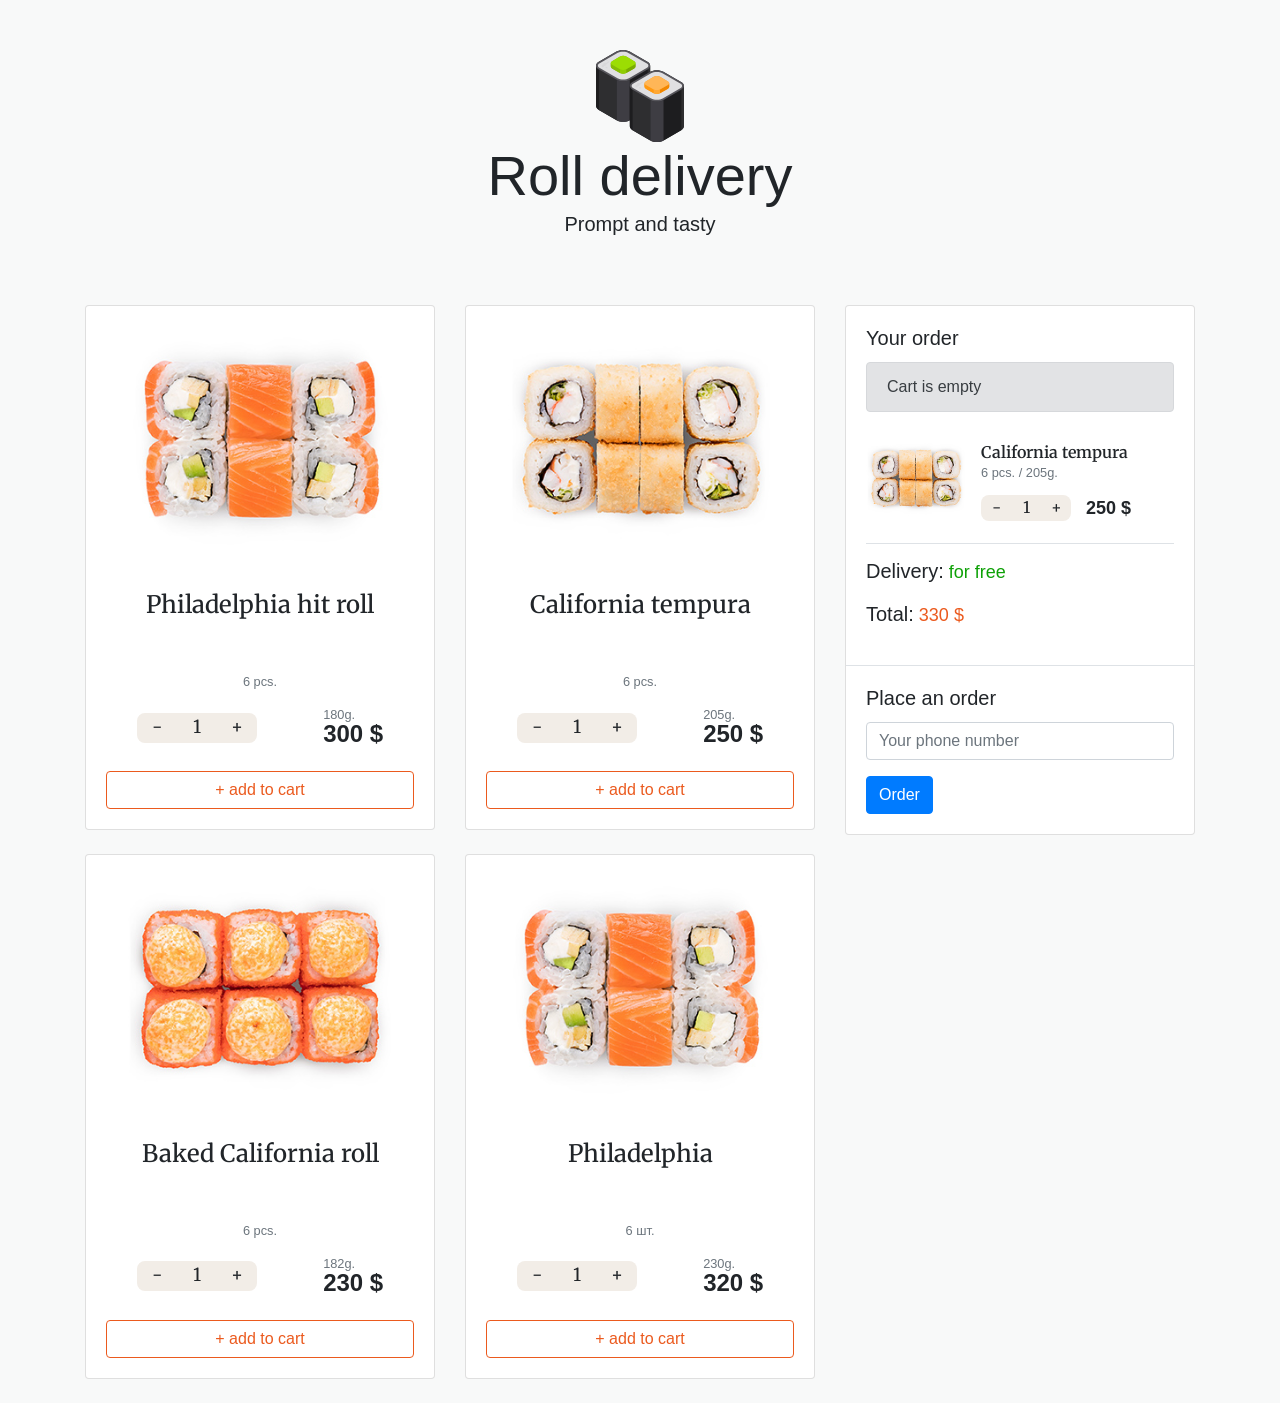
==== index.html @ f3e52a05 "new add script about ( - / + btn)" ====
<!DOCTYPE html>
<html lang="en">

<head>
	<meta charset="UTF-8">
	<meta name="viewport" content="width=device-width, initial-scale=1.0, shrink-to-fit=no">
	<title>Roll shop</title>
	<link rel="stylesheet" href="libs/bootstrap/css/bootstrap.min.css">
	<link rel="stylesheet" href="css/main.css">
	<link href="https://fonts.googleapis.com/css?family=Merriweather:300,400,400i,700&amp;subset=cyrillic-ext" rel="stylesheet">

</head>

<body>

	<header class="header">
		<div class="container text-center">
			<img src="img/logo/logo.svg" width="92" alt="Rolls">
			<div class="display-4">Roll delivery</div>
			<p class="lead">Prompt and tasty</p>
		</div>
	</header>

	<div class="container mb-5">
		<div class="row">
			<div class="col-md-8">
				<div class="row">

					<!-- Ролл -->
					<div class="col-md-6">
						<div class="card mb-4" data-id="01">
							<img class="product-img" src="img/roll/philadelphia.jpg" alt="">
							<div class="card-body text-center">
								<h4 class="item-title">Philadelphia hit roll</h4>
								<p><small data-items-in-box class="text-muted">6 pcs.</small></p>

								<div class="details-wrapper">
									<div class="items counter-wrapper">
										<div class="items__control" data-action="minus">-</div>
										<div class="items__current" data-counter>1</div>
										<div class="items__control" data-action="plus">+</div>
									</div>

									<div class="price">
										<div class="price__weight">180g.</div>
										<div class="price__currency">300 $</div>
									</div>
								</div>

								<button data-cart type="button" class="btn btn-block btn-outline-warning">+ add to cart</button>

							</div>
						</div>
					</div>
					<!-- // Ролл -->

					<!-- Ролл -->
					<div class="col-md-6">
						<div class="card mb-4" data-id="02">
							<img class="product-img" src="img/roll/california-tempura.jpg" alt="">
							<div class="card-body text-center">
								<h4 class="item-title">California tempura</h4>
								<p><small data-items-in-box class="text-muted">6 pcs.</small></p>

								<div class="details-wrapper">
									<div class="items counter-wrapper">
										<div class="items__control" data-action="minus">-</div>
										<div class="items__current" data-counter>1</div>
										<div class="items__control" data-action="plus">+</div>
									</div>

									<div class="price">
										<div class="price__weight">205g.</div>
										<div class="price__currency">250 $</div>
									</div>
								</div>

								<button data-cart type="button" class="btn btn-block btn-outline-warning">+ add to cart</button>

							</div>
						</div>
					</div>
					<!-- // Ролл -->

					<!-- Ролл -->
					<div class="col-md-6">
						<div class="card mb-4" data-id="03">
							<img class="product-img" src="img/roll/zapech-california.jpg" alt="">
							<div class="card-body text-center">
								<h4 class="item-title">Baked California roll</h4>
								<p><small data-items-in-box class="text-muted">6 pcs.</small></p>

								<div class="details-wrapper">
									<div class="items counter-wrapper">
										<div class="items__control" data-action="minus">-</div>
										<div class="items__current" data-counter>1</div>
										<div class="items__control" data-action="plus">+</div>
									</div>

									<div class="price">
										<div class="price__weight">182g.</div>
										<div class="price__currency">230 $</div>
									</div>

								</div>

								<button data-cart type="button" class="btn btn-block btn-outline-warning">+ add to cart</button>

							</div>
						</div>
					</div>
					<!-- // Ролл -->

					<!-- Ролл -->
					<div class="col-md-6">
						<div class="card mb-4" data-id="04">
							<img class="product-img" src="img/roll/philadelphia.jpg" alt="">
							<div class="card-body text-center">
								<h4 class="item-title">Philadelphia</h4>
								<p><small data-items-in-box class="text-muted">6 шт.</small></p>

								<div class="details-wrapper">
									<div class="items counter-wrapper">
										<div class="items__control" data-action="minus">-</div>
										<div class="items__current" data-counter>1</div>
										<div class="items__control" data-action="plus">+</div>
									</div>

									<div class="price">
										<div class="price__weight">230g.</div>
										<div class="price__currency">320 $</div>
									</div>

								</div>

								<button data-cart type="button" class="btn btn-block btn-outline-warning">
									+ add to cart
								</button>

							</div>
						</div>
					</div>
					<!-- // Ролл -->

				</div>
			</div>
			<div class="col-md-4">

				<!-- Корзина -->
				<div class="card mb-4">
					<div class="card-body">
						<h5 class="card-title">Your order</h4>
						<div data-cart-empty class="alert alert-secondary" role="alert">
							Cart is empty
						</div>
						<!-- cart-wrapper -->
						<div class="cart-wrapper">

							<!-- Cart item -->
							<div class="cart-item" data-id="02">
								<div class="cart-item__top">
									<div class="cart-item__img">
										<img src="img/roll/california-tempura.jpg" alt="">
									</div>
									<div class="cart-item__desc">
										<div class="cart-item__title">California tempura</div>
										<div class="cart-item__weight">6 pcs. / 205g.</div>

										<!-- cart-item__details -->
										<div class="cart-item__details">

											<div class="items items--small counter-wrapper">
												<div class="items__control" data-action="minus">-</div>
												<div class="items__current" data-counter="">1</div>
												<div class="items__control" data-action="plus">+</div>
											</div>

											<div class="price">
												<div class="price__currency">250 $</div>
											</div>

										</div>
										<!-- // cart-item__details -->

									</div>
								</div>
							</div>
							<!-- // Cart item -->

						</div>
						<!-- // cart-wrapper -->

						<!-- Стоимость заказа -->
						<div class="cart-total">
							<p><span class="h5">Delivery:</span> <span class="delivery-cost free">for free</span> </p>
							<p><span class="h5">Total:</span> <span class="total-price">330</span> <span class="rouble">$</span></p>
						</div>
						<!-- // Стоимость заказа -->

					</div>

					<!-- Оформить заказ -->
					<div id="order-form" class="card-body border-top">
						<h5 class="card-title">Place an order</h4>
						<form>
							<div class="form-group">
								<input type="text" class="form-control" placeholder="Your phone number">
							</div>
							<button type="submit" class="btn btn-primary">Order</button>
						</form>
					</div>
					<!-- // Оформить заказ -->

				</div>
				<!-- // Корзина -->


			</div>
		</div>
	</div>

	<!-- Подключаем скрипты -->
	<script src="./js/counter-v02.js">

	</script>
</body>

</html>
---- css/main.css ----
body, html {
	background-color: #F8F9F9;
	height: 100%;
}

h3, h4 {
	font-family: 'Merriweather', serif;

}

.header {
	padding-top: 50px;
	padding-bottom: 50px;
}

.product-img {
	width: 265px;
	height: auto;
	margin-left: auto;
	margin-right: auto;
}

.item-title {
    font-size: 1.5rem;
    font-weight: 500;
	font-family: 'Merriweather', serif;
	height: 70px;
}

.details-wrapper {
	display: flex;
	justify-content: space-between;
	align-items: center;
	margin-bottom: 25px;
	width: 80%;
	margin-left: auto;
	margin-right: auto;
}

.items {
	font-family: 'Merriweather', serif;
	background: #f2ede7;
	border-radius: 8px;
	width: 120px;
	display: flex;
	font-size: 18px;
	height: 30px;
	overflow: hidden;
}

.items__control {
	width: 40px;
	cursor: pointer;
	transition: 0.2s ease-in;
	text-align: center;
}

.items__control:hover {
    background: #eb5a1e;
    color: #FFF;
}

.items__current {
	width: 40px;
}

/* items--small */
.items.items--small {
	width: 90px;
	font-size: 16px;
	height: 26px;
	text-align: center;
}

.items.items--small .items__control {
	width: 30px;
}

.items.items--small .items__current {
	width: 30px;
}

.price {
	text-align: left;
}

.price__weight {
	color: #6c757d!important;
	font-size: 80%;
	line-height: 1;
}

.price__currency {
	font-size: 1.5rem;
	font-weight: 600;
	line-height: 1;
}

.btn-outline-warning {
    color: #eb5a1e;
    border-color: #eb5a1e;
}

.btn-outline-warning:hover {
    color: #FFF;
    background-color: #eb5a1e;
    border-color: #eb5a1e;
}

.cart-item {

}

.cart-item__top {
	display: flex;
	align-items: flex-start;
	padding-bottom: 15px;
	border-bottom: 1px solid #dee2e6;
	margin-bottom: 15px;
}

.cart-item__img  {

}

.cart-item__img img {
	max-width: 100px;
	height: auto;
}

.cart-item__desc {
	padding-top: 15px;
	padding-left: 15px;
}

.cart-item__title {
	font-family: 'Merriweather', serif;
	font-size: 16px;
    line-height: 1.2;
	font-weight: 600;
	margin-bottom: 5px;
}

.cart-item__weight {
    color: #6c757d!important;
    font-size: 80%;
    line-height: 1;
    margin-bottom: 15px;
}

.cart-item__details {
	display: flex;
	justify-content: flex-start;
	align-items: center;
}

.cart-item__details .price__currency {
	font-size: 18px;
	margin-left: 15px;
}

.cart-total {
	font-size: 18px;
	font-weight: 500;
}

.delivery-cost {

}

.free {
	color: #0EA107;
}

.total-price {
	color: #EB5A1E;
}

.rouble {
	color: #EB5A1E;
}

.none {
	display: none;
}
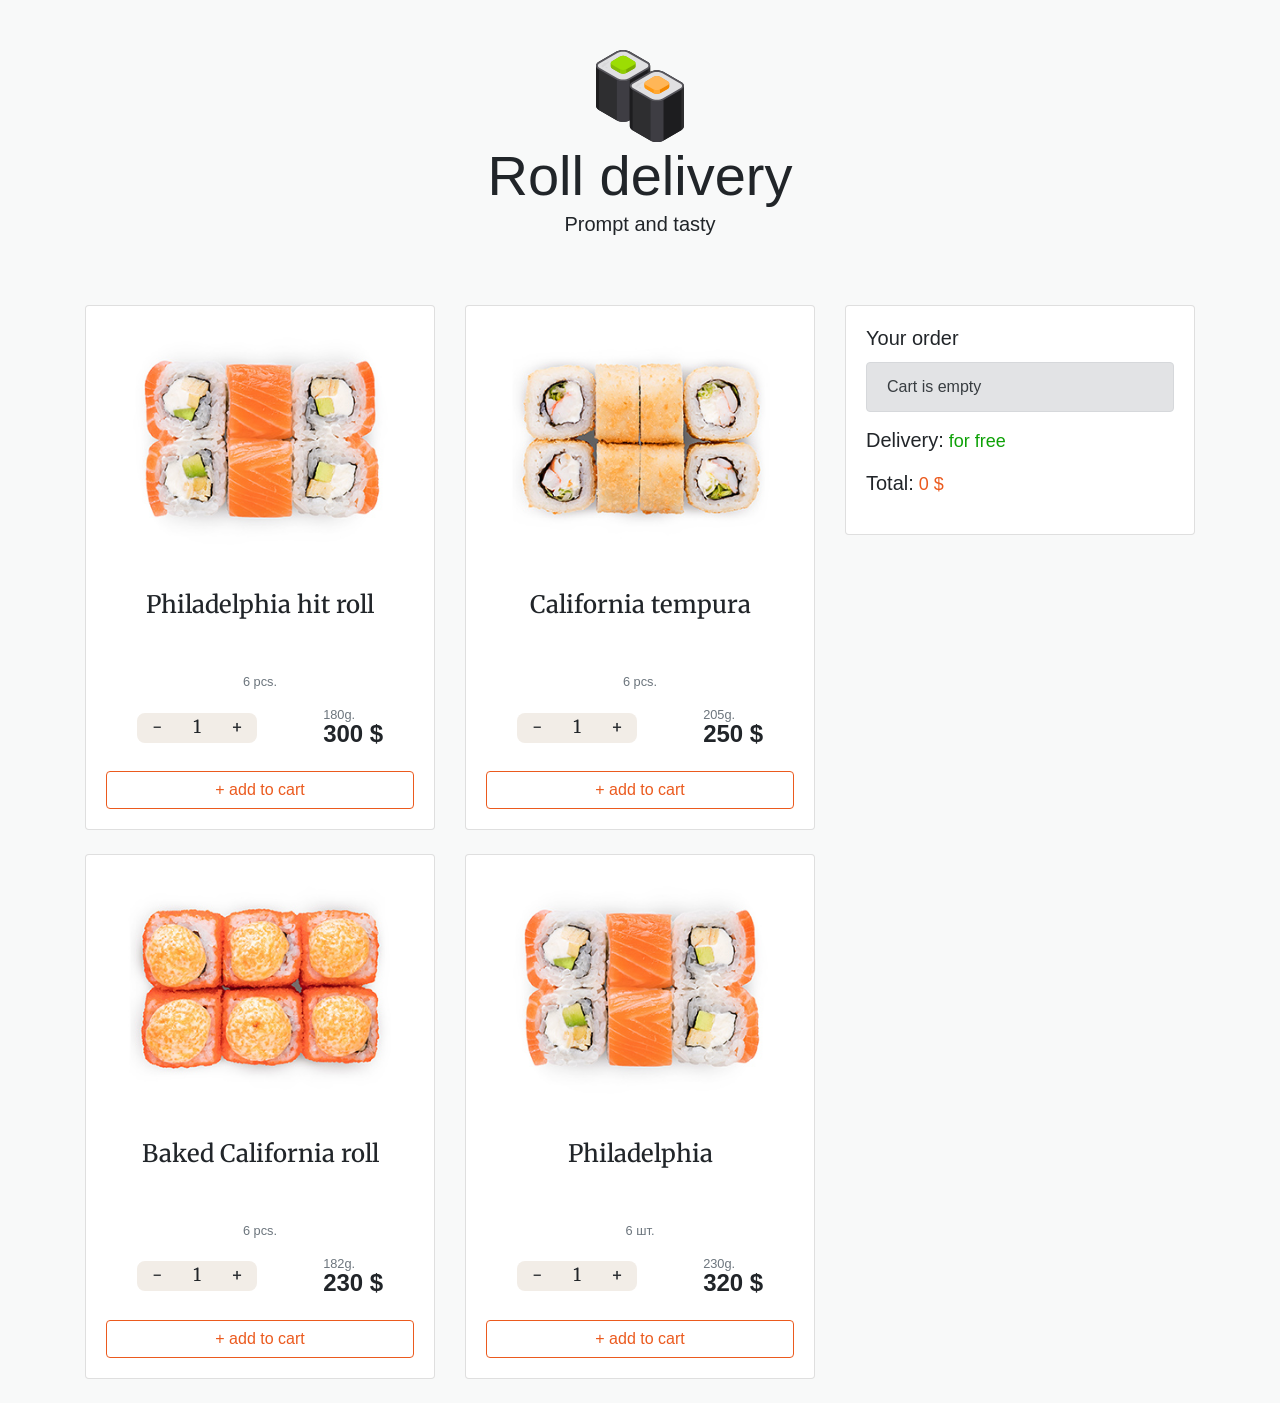
==== commit cff4a23d: "add toggle cart,calckartprice" ====
--- a/index.html
+++ b/index.html
@@ -157,7 +157,7 @@
 						<div class="cart-wrapper">
 
 							<!-- Cart item -->
-							<div class="cart-item" data-id="02">
+							<!-- <div class="cart-item" data-id="02">
 								<div class="cart-item__top">
 									<div class="cart-item__img">
 										<img src="img/roll/california-tempura.jpg" alt="">
@@ -166,8 +166,8 @@
 										<div class="cart-item__title">California tempura</div>
 										<div class="cart-item__weight">6 pcs. / 205g.</div>
 
-										<!-- cart-item__details -->
-										<div class="cart-item__details">
+										cart-item__details
+								           <div class="cart-item__details">
 
 											<div class="items items--small counter-wrapper">
 												<div class="items__control" data-action="minus">-</div>
@@ -180,11 +180,11 @@
 											</div>
 
 										</div>
-										<!-- // cart-item__details -->
-
-									</div>
-								</div>
-							</div>
+										// cart-item__details -->
+
+									<!-- </div>
+								</div>
+							</div> -->
 							<!-- // Cart item -->
 
 						</div>
@@ -193,18 +193,18 @@
 						<!-- Стоимость заказа -->
 						<div class="cart-total">
 							<p><span class="h5">Delivery:</span> <span class="delivery-cost free">for free</span> </p>
-							<p><span class="h5">Total:</span> <span class="total-price">330</span> <span class="rouble">$</span></p>
+							<p><span class="h5">Total:</span> <span class="total-price">0</span> <span class="rouble">$</span></p>
 						</div>
 						<!-- // Стоимость заказа -->
 
 					</div>
 
 					<!-- Оформить заказ -->
-					<div id="order-form" class="card-body border-top">
+					<div id="order-form" order-form class="card-body border-top none">
 						<h5 class="card-title">Place an order</h4>
 						<form>
 							<div class="form-group">
-								<input type="text" class="form-control" placeholder="Your phone number">
+								<input type="number" class="form-control" placeholder="Your phone number">
 							</div>
 							<button type="submit" class="btn btn-primary">Order</button>
 						</form>
@@ -220,9 +220,11 @@
 	</div>
 
 	<!-- Подключаем скрипты -->
-	<script src="./js/counter-v02.js">
-
-	</script>
+	<script src="./js/calcKartPrice.js"></script>
+	<script src="./js/toggleCartStatus.js"></script>
+	<script src="./js/counter-v02.js"></script>
+	<script src="./js/cart-01.js"></script>
+
 </body>
 
 </html>
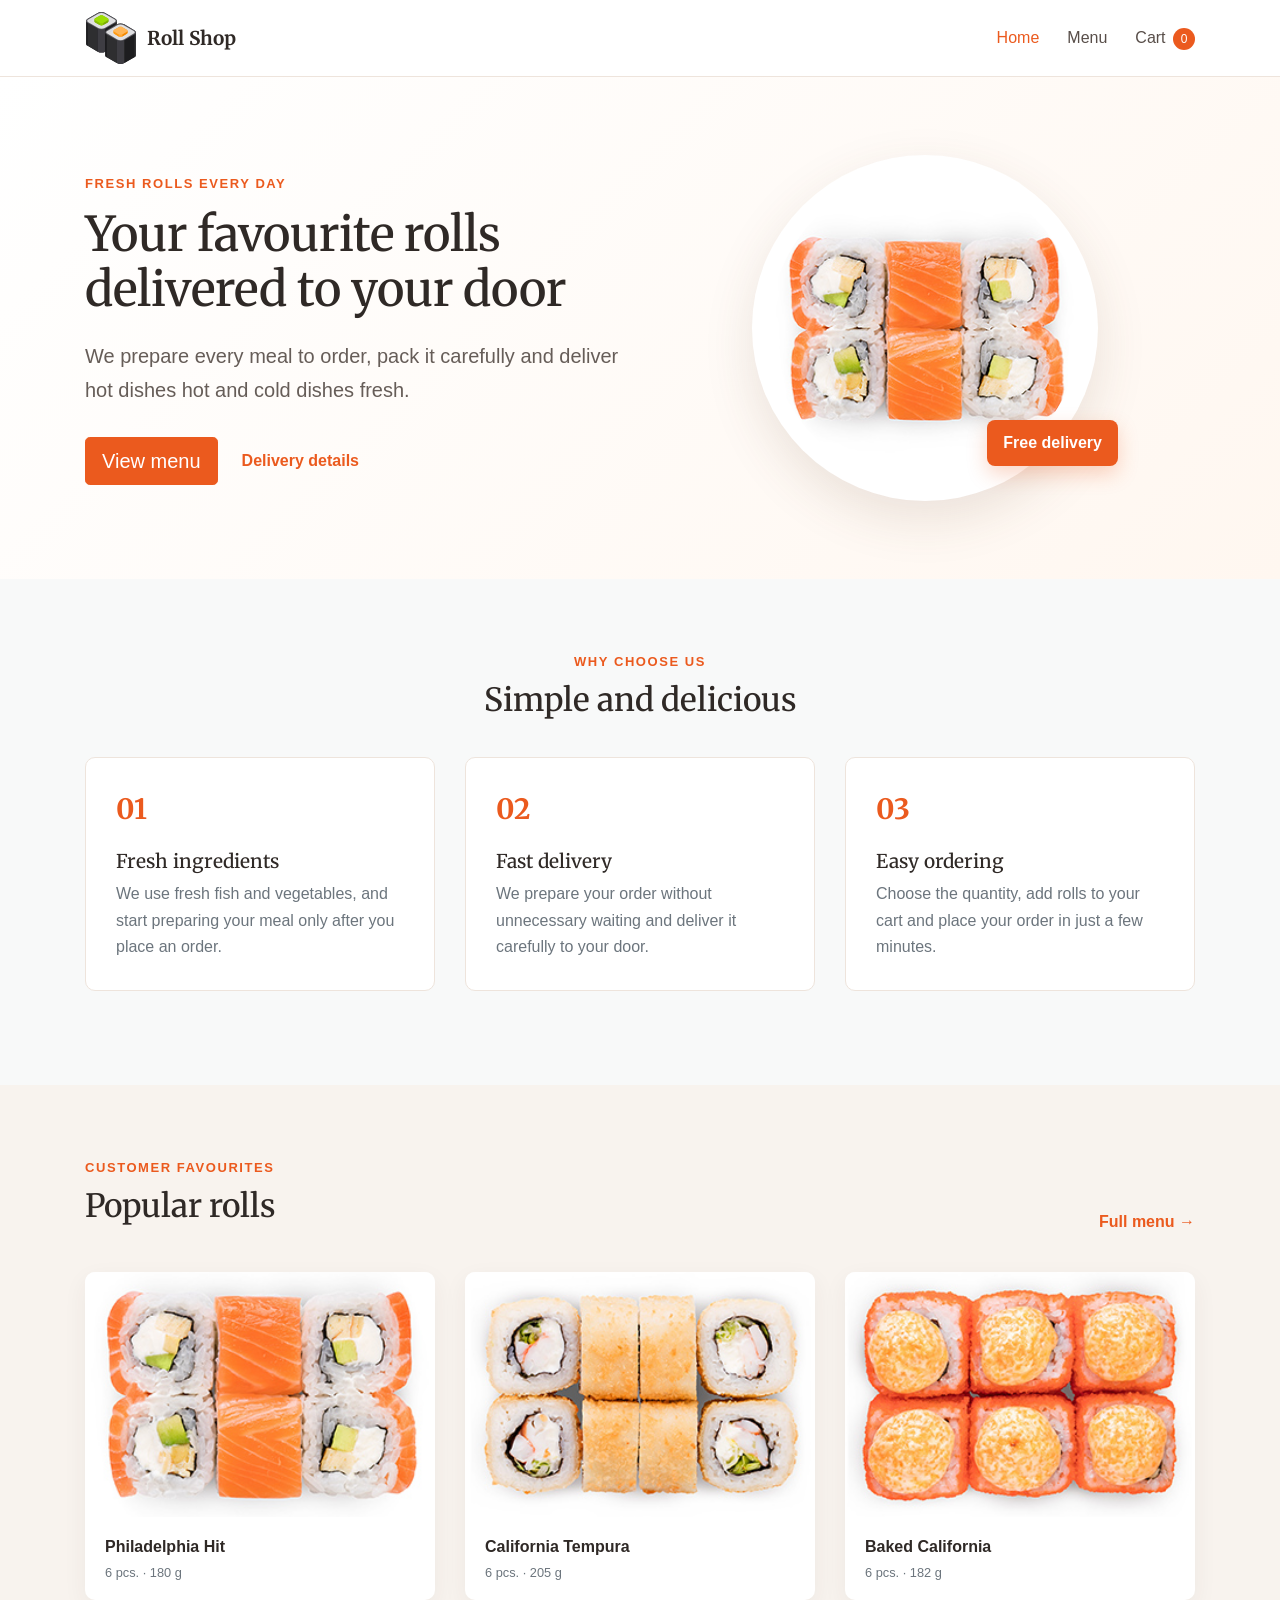
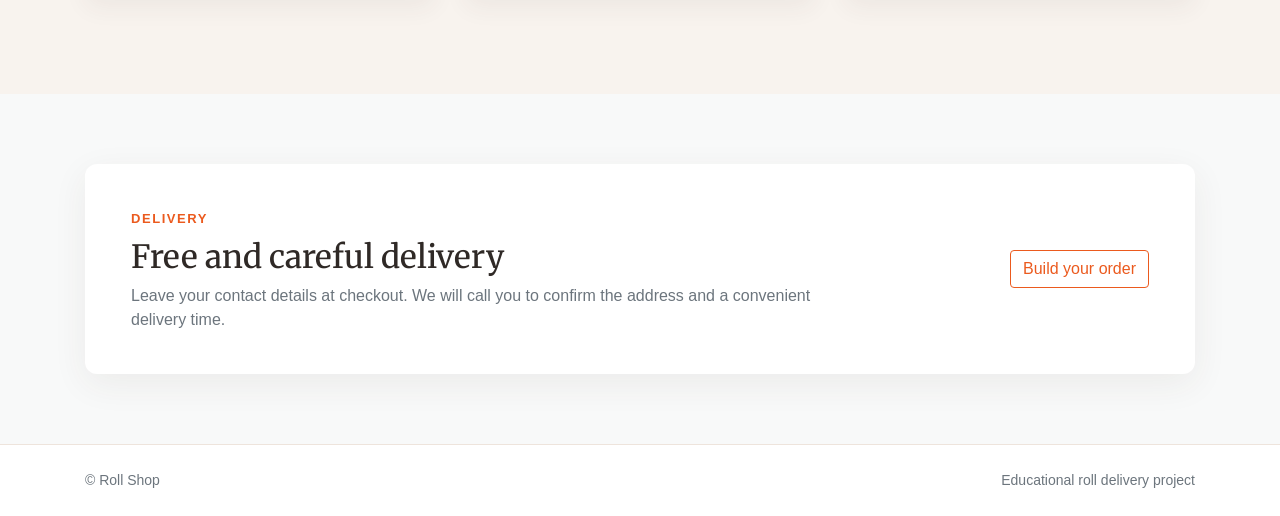
==== commit a8ea13b5: "the end" ====
--- a/index.html
+++ b/index.html
@@ -4,227 +4,139 @@
 <head>
 	<meta charset="UTF-8">
 	<meta name="viewport" content="width=device-width, initial-scale=1.0, shrink-to-fit=no">
-	<title>Roll shop</title>
+	<meta name="description" content="Roll Shop — fresh rolls with fast delivery.">
+	<title>Roll Shop — roll delivery</title>
 	<link rel="stylesheet" href="libs/bootstrap/css/bootstrap.min.css">
 	<link rel="stylesheet" href="css/main.css">
-	<link href="https://fonts.googleapis.com/css?family=Merriweather:300,400,400i,700&amp;subset=cyrillic-ext" rel="stylesheet">
-
+	<link href="https://fonts.googleapis.com/css?family=Merriweather:300,400,400i,700" rel="stylesheet">
 </head>
 
 <body>
-
-	<header class="header">
-		<div class="container text-center">
-			<img src="img/logo/logo.svg" width="92" alt="Rolls">
-			<div class="display-4">Roll delivery</div>
-			<p class="lead">Prompt and tasty</p>
+	<header class="site-header">
+		<div class="container">
+			<nav class="site-nav" aria-label="Main navigation">
+				<a class="site-brand" href="index.html">
+					<img src="img/logo/logo.svg" width="52" height="52" alt="Roll Shop logo">
+					<span>Roll Shop</span>
+				</a>
+				<div class="site-nav__links">
+					<a class="active" href="index.html" aria-current="page">Home</a>
+					<a href="catalog.html">Menu</a>
+					<a href="catalog.html#cart">Cart <span class="cart-badge" data-cart-count>0</span></a>
+				</div>
+			</nav>
 		</div>
 	</header>
 
-	<div class="container mb-5">
-		<div class="row">
-			<div class="col-md-8">
-				<div class="row">
-
-					<!-- Ролл -->
-					<div class="col-md-6">
-						<div class="card mb-4" data-id="01">
-							<img class="product-img" src="img/roll/philadelphia.jpg" alt="">
-							<div class="card-body text-center">
-								<h4 class="item-title">Philadelphia hit roll</h4>
-								<p><small data-items-in-box class="text-muted">6 pcs.</small></p>
-
-								<div class="details-wrapper">
-									<div class="items counter-wrapper">
-										<div class="items__control" data-action="minus">-</div>
-										<div class="items__current" data-counter>1</div>
-										<div class="items__control" data-action="plus">+</div>
-									</div>
-
-									<div class="price">
-										<div class="price__weight">180g.</div>
-										<div class="price__currency">300 $</div>
-									</div>
-								</div>
-
-								<button data-cart type="button" class="btn btn-block btn-outline-warning">+ add to cart</button>
-
-							</div>
+	<main>
+		<section class="hero">
+			<div class="container">
+				<div class="row align-items-center">
+					<div class="col-lg-6 hero__content">
+						<span class="eyebrow">Fresh rolls every day</span>
+						<h1>Your favourite rolls delivered to your door</h1>
+						<p class="lead">We prepare every meal to order, pack it carefully and deliver hot dishes hot and cold dishes fresh.</p>
+						<div class="hero__actions">
+							<a class="btn btn-warning btn-lg" href="catalog.html">View menu</a>
+							<a class="text-link" href="#delivery">Delivery details</a>
 						</div>
 					</div>
-					<!-- // Ролл -->
-
-					<!-- Ролл -->
-					<div class="col-md-6">
-						<div class="card mb-4" data-id="02">
-							<img class="product-img" src="img/roll/california-tempura.jpg" alt="">
-							<div class="card-body text-center">
-								<h4 class="item-title">California tempura</h4>
-								<p><small data-items-in-box class="text-muted">6 pcs.</small></p>
-
-								<div class="details-wrapper">
-									<div class="items counter-wrapper">
-										<div class="items__control" data-action="minus">-</div>
-										<div class="items__current" data-counter>1</div>
-										<div class="items__control" data-action="plus">+</div>
-									</div>
-
-									<div class="price">
-										<div class="price__weight">205g.</div>
-										<div class="price__currency">250 $</div>
-									</div>
-								</div>
-
-								<button data-cart type="button" class="btn btn-block btn-outline-warning">+ add to cart</button>
-
-							</div>
+					<div class="col-lg-6 text-center">
+						<div class="hero__image-wrap">
+							<img class="hero__image" src="img/roll/philadelphia.jpg" alt="Philadelphia roll">
+							<div class="hero__note">Free delivery</div>
 						</div>
 					</div>
-					<!-- // Ролл -->
+				</div>
+			</div>
+		</section>
 
-					<!-- Ролл -->
-					<div class="col-md-6">
-						<div class="card mb-4" data-id="03">
-							<img class="product-img" src="img/roll/zapech-california.jpg" alt="">
-							<div class="card-body text-center">
-								<h4 class="item-title">Baked California roll</h4>
-								<p><small data-items-in-box class="text-muted">6 pcs.</small></p>
-
-								<div class="details-wrapper">
-									<div class="items counter-wrapper">
-										<div class="items__control" data-action="minus">-</div>
-										<div class="items__current" data-counter>1</div>
-										<div class="items__control" data-action="plus">+</div>
-									</div>
-
-									<div class="price">
-										<div class="price__weight">182g.</div>
-										<div class="price__currency">230 $</div>
-									</div>
-
-								</div>
-
-								<button data-cart type="button" class="btn btn-block btn-outline-warning">+ add to cart</button>
-
-							</div>
+		<section class="section">
+			<div class="container">
+				<div class="section-heading text-center">
+					<span class="eyebrow">Why choose us</span>
+					<h2>Simple and delicious</h2>
+				</div>
+				<div class="row">
+					<div class="col-md-4 mb-4">
+						<div class="feature-card">
+							<div class="feature-card__icon" aria-hidden="true">01</div>
+							<h3>Fresh ingredients</h3>
+							<p>We use fresh fish and vegetables, and start preparing your meal only after you place an order.</p>
 						</div>
 					</div>
-					<!-- // Ролл -->
-
-					<!-- Ролл -->
-					<div class="col-md-6">
-						<div class="card mb-4" data-id="04">
-							<img class="product-img" src="img/roll/philadelphia.jpg" alt="">
-							<div class="card-body text-center">
-								<h4 class="item-title">Philadelphia</h4>
-								<p><small data-items-in-box class="text-muted">6 шт.</small></p>
-
-								<div class="details-wrapper">
-									<div class="items counter-wrapper">
-										<div class="items__control" data-action="minus">-</div>
-										<div class="items__current" data-counter>1</div>
-										<div class="items__control" data-action="plus">+</div>
-									</div>
-
-									<div class="price">
-										<div class="price__weight">230g.</div>
-										<div class="price__currency">320 $</div>
-									</div>
-
-								</div>
-
-								<button data-cart type="button" class="btn btn-block btn-outline-warning">
-									+ add to cart
-								</button>
-
-							</div>
+					<div class="col-md-4 mb-4">
+						<div class="feature-card">
+							<div class="feature-card__icon" aria-hidden="true">02</div>
+							<h3>Fast delivery</h3>
+							<p>We prepare your order without unnecessary waiting and deliver it carefully to your door.</p>
 						</div>
 					</div>
-					<!-- // Ролл -->
-
+					<div class="col-md-4 mb-4">
+						<div class="feature-card">
+							<div class="feature-card__icon" aria-hidden="true">03</div>
+							<h3>Easy ordering</h3>
+							<p>Choose the quantity, add rolls to your cart and place your order in just a few minutes.</p>
+						</div>
+					</div>
 				</div>
 			</div>
-			<div class="col-md-4">
+		</section>
 
-				<!-- Корзина -->
-				<div class="card mb-4">
-					<div class="card-body">
-						<h5 class="card-title">Your order</h4>
-						<div data-cart-empty class="alert alert-secondary" role="alert">
-							Cart is empty
-						</div>
-						<!-- cart-wrapper -->
-						<div class="cart-wrapper">
+		<section class="section section--muted">
+			<div class="container">
+				<div class="section-heading section-heading--row">
+					<div>
+						<span class="eyebrow">Customer favourites</span>
+						<h2>Popular rolls</h2>
+					</div>
+					<a class="text-link" href="catalog.html">Full menu →</a>
+				</div>
+				<div class="row">
+					<div class="col-md-4 mb-4">
+						<a class="preview-card" href="catalog.html">
+							<img src="img/roll/philadelphia.jpg" alt="Philadelphia Hit">
+							<span class="preview-card__body"><strong>Philadelphia Hit</strong><small>6 pcs. · 180 g</small></span>
+						</a>
+					</div>
+					<div class="col-md-4 mb-4">
+						<a class="preview-card" href="catalog.html">
+							<img src="img/roll/california-tempura.jpg" alt="California Tempura">
+							<span class="preview-card__body"><strong>California Tempura</strong><small>6 pcs. · 205 g</small></span>
+						</a>
+					</div>
+					<div class="col-md-4 mb-4">
+						<a class="preview-card" href="catalog.html">
+							<img src="img/roll/zapech-california.jpg" alt="Baked California">
+							<span class="preview-card__body"><strong>Baked California</strong><small>6 pcs. · 182 g</small></span>
+						</a>
+					</div>
+				</div>
+			</div>
+		</section>
 
-							<!-- Cart item -->
-							<!-- <div class="cart-item" data-id="02">
-								<div class="cart-item__top">
-									<div class="cart-item__img">
-										<img src="img/roll/california-tempura.jpg" alt="">
-									</div>
-									<div class="cart-item__desc">
-										<div class="cart-item__title">California tempura</div>
-										<div class="cart-item__weight">6 pcs. / 205g.</div>
+		<section class="section" id="delivery">
+			<div class="container">
+				<div class="delivery-panel">
+					<div>
+						<span class="eyebrow">Delivery</span>
+						<h2>Free and careful delivery</h2>
+						<p>Leave your contact details at checkout. We will call you to confirm the address and a convenient delivery time.</p>
+					</div>
+					<a class="btn btn-outline-warning" href="catalog.html">Build your order</a>
+				</div>
+			</div>
+		</section>
+	</main>
 
-										cart-item__details
-								           <div class="cart-item__details">
+	<footer class="site-footer">
+		<div class="container site-footer__content">
+			<span>© Roll Shop</span>
+			<span>Educational roll delivery project</span>
+		</div>
+	</footer>
 
-											<div class="items items--small counter-wrapper">
-												<div class="items__control" data-action="minus">-</div>
-												<div class="items__current" data-counter="">1</div>
-												<div class="items__control" data-action="plus">+</div>
-											</div>
-
-											<div class="price">
-												<div class="price__currency">250 $</div>
-											</div>
-
-										</div>
-										// cart-item__details -->
-
-									<!-- </div>
-								</div>
-							</div> -->
-							<!-- // Cart item -->
-
-						</div>
-						<!-- // cart-wrapper -->
-
-						<!-- Стоимость заказа -->
-						<div class="cart-total">
-							<p><span class="h5">Delivery:</span> <span class="delivery-cost free">for free</span> </p>
-							<p><span class="h5">Total:</span> <span class="total-price">0</span> <span class="rouble">$</span></p>
-						</div>
-						<!-- // Стоимость заказа -->
-
-					</div>
-
-					<!-- Оформить заказ -->
-					<div id="order-form" order-form class="card-body border-top none">
-						<h5 class="card-title">Place an order</h4>
-						<form>
-							<div class="form-group">
-								<input type="number" class="form-control" placeholder="Your phone number">
-							</div>
-							<button type="submit" class="btn btn-primary">Order</button>
-						</form>
-					</div>
-					<!-- // Оформить заказ -->
-
-				</div>
-				<!-- // Корзина -->
-
-
-			</div>
-		</div>
-	</div>
-
-	<!-- Подключаем скрипты -->
-	<script src="./js/calcKartPrice.js"></script>
-	<script src="./js/toggleCartStatus.js"></script>
-	<script src="./js/counter-v02.js"></script>
-	<script src="./js/cart-01.js"></script>
-
+	<script src="js/cart-storage.js"></script>
 </body>
 
 </html>
--- a/css/main.css
+++ b/css/main.css
@@ -1,81 +1,368 @@
-body, html {
-	background-color: #F8F9F9;
+:root {
+	--accent: #eb5a1e;
+	--accent-dark: #ce4610;
+	--ink: #2f2926;
+	--muted: #6c757d;
+	--paper: #ffffff;
+	--soft: #f8f3ee;
+	--line: #eee4dc;
+}
+
+html {
+	scroll-behavior: smooth;
+}
+
+body {
+	min-height: 100vh;
+	display: flex;
+	flex-direction: column;
+	background-color: #f8f9f9;
+	color: var(--ink);
+}
+
+main {
+	flex: 1;
+}
+
+h1,
+h2,
+h3,
+h4,
+h5 {
+	font-family: 'Merriweather', serif;
+}
+
+a {
+	color: var(--accent);
+}
+
+a:hover {
+	color: var(--accent-dark);
+}
+
+.site-header {
+	background-color: var(--paper);
+	border-bottom: 1px solid var(--line);
+}
+
+.site-nav {
+	min-height: 76px;
+	display: flex;
+	align-items: center;
+	justify-content: space-between;
+	gap: 24px;
+}
+
+.site-brand {
+	display: inline-flex;
+	align-items: center;
+	gap: 10px;
+	color: var(--ink);
+	font-family: 'Merriweather', serif;
+	font-size: 19px;
+	font-weight: 700;
+}
+
+.site-brand:hover {
+	color: var(--ink);
+	text-decoration: none;
+}
+
+.site-nav__links {
+	display: flex;
+	align-items: center;
+	gap: 28px;
+}
+
+.site-nav__links a {
+	color: #584e49;
+	font-weight: 500;
+}
+
+.site-nav__links a:hover,
+.site-nav__links a.active {
+	color: var(--accent);
+	text-decoration: none;
+}
+
+.cart-badge {
+	display: inline-flex;
+	align-items: center;
+	justify-content: center;
+	min-width: 22px;
+	height: 22px;
+	margin-left: 3px;
+	padding: 0 6px;
+	border-radius: 11px;
+	background-color: var(--accent);
+	color: #fff;
+	font-size: 12px;
+}
+
+.hero {
+	padding: 78px 0;
+	background: linear-gradient(135deg, #fff 0%, #fff7f0 100%);
+}
+
+.hero h1 {
+	max-width: 650px;
+	margin: 12px 0 22px;
+	font-size: 48px;
+	line-height: 1.15;
+}
+
+.hero .lead {
+	max-width: 590px;
+	color: #665d58;
+	line-height: 1.7;
+}
+
+.eyebrow {
+	display: inline-block;
+	color: var(--accent);
+	font-size: 13px;
+	font-weight: 700;
+	letter-spacing: .12em;
+	text-transform: uppercase;
+}
+
+.hero__actions {
+	display: flex;
+	align-items: center;
+	gap: 24px;
+	margin-top: 30px;
+}
+
+.text-link {
+	font-weight: 600;
+}
+
+.hero__image-wrap {
+	position: relative;
+	display: inline-block;
+	padding: 18px;
+	border-radius: 50%;
+	background-color: #fff;
+	box-shadow: 0 18px 50px rgba(104, 70, 50, .13);
+}
+
+.hero__image {
+	width: 310px;
+	height: 310px;
+	border-radius: 50%;
+	object-fit: cover;
+}
+
+.hero__note {
+	position: absolute;
+	right: -20px;
+	bottom: 35px;
+	padding: 11px 16px;
+	border-radius: 8px;
+	background-color: var(--accent);
+	color: #fff;
+	font-weight: 600;
+	box-shadow: 0 8px 20px rgba(235, 90, 30, .25);
+}
+
+.section {
+	padding: 70px 0;
+}
+
+.section--muted {
+	background-color: var(--soft);
+}
+
+.section-heading {
+	margin-bottom: 38px;
+}
+
+.section-heading h2,
+.delivery-panel h2 {
+	margin-top: 8px;
+}
+
+.section-heading--row {
+	display: flex;
+	align-items: end;
+	justify-content: space-between;
+	gap: 24px;
+}
+
+.feature-card {
 	height: 100%;
-}
-
-h3, h4 {
+	padding: 30px;
+	border: 1px solid var(--line);
+	border-radius: 10px;
+	background-color: var(--paper);
+}
+
+.feature-card__icon {
+	margin-bottom: 20px;
+	color: var(--accent);
 	font-family: 'Merriweather', serif;
-
-}
-
-.header {
-	padding-top: 50px;
-	padding-bottom: 50px;
+	font-size: 28px;
+	font-weight: 700;
+}
+
+.feature-card h3 {
+	font-size: 19px;
+}
+
+.feature-card p {
+	margin-bottom: 0;
+	color: var(--muted);
+	line-height: 1.65;
+}
+
+.preview-card {
+	display: block;
+	overflow: hidden;
+	height: 100%;
+	border-radius: 10px;
+	background-color: #fff;
+	box-shadow: 0 8px 25px rgba(70, 55, 45, .06);
+	transition: transform .2s ease, box-shadow .2s ease;
+}
+
+.preview-card:hover {
+	transform: translateY(-3px);
+	text-decoration: none;
+	box-shadow: 0 12px 30px rgba(70, 55, 45, .11);
+}
+
+.preview-card img {
+	display: block;
+	width: 100%;
+	height: 245px;
+	object-fit: cover;
+}
+
+.preview-card__body {
+	display: flex;
+	flex-direction: column;
+	gap: 4px;
+	padding: 18px 20px;
+	color: var(--ink);
+}
+
+.preview-card__body small {
+	color: var(--muted);
+}
+
+.delivery-panel {
+	display: flex;
+	align-items: center;
+	justify-content: space-between;
+	gap: 50px;
+	padding: 42px 46px;
+	border-radius: 12px;
+	background-color: #fff;
+	box-shadow: 0 10px 35px rgba(70, 55, 45, .07);
+}
+
+.delivery-panel p {
+	max-width: 720px;
+	margin-bottom: 0;
+	color: var(--muted);
+}
+
+.page-heading {
+	padding: 52px 0 42px;
+	text-align: center;
+	background-color: var(--soft);
+}
+
+.page-heading h1 {
+	margin: 10px 0;
+	font-size: 38px;
+}
+
+.page-heading p {
+	margin: 0;
+	color: var(--muted);
+}
+
+.catalog-layout {
+	padding-top: 42px;
+}
+
+.product-card {
+	overflow: hidden;
+	height: calc(100% - 1.5rem);
+	border: 1px solid var(--line);
+	border-radius: 10px;
+	box-shadow: 0 7px 20px rgba(70, 55, 45, .05);
 }
 
 .product-img {
-	width: 265px;
+	display: block;
+	width: 100%;
 	height: auto;
-	margin-left: auto;
-	margin-right: auto;
+	margin: 0 auto;
 }
 
 .item-title {
-    font-size: 1.5rem;
-    font-weight: 500;
+	display: flex;
+	align-items: center;
+	justify-content: center;
+	height: 58px;
+	margin-bottom: 4px;
+	font-size: 1.35rem;
+	font-weight: 500;
+}
+
+.details-wrapper {
+	display: flex;
+	justify-content: space-between;
+	align-items: center;
+	width: 86%;
+	margin: 0 auto 25px;
+}
+
+.items {
+	display: flex;
+	overflow: hidden;
+	width: 120px;
+	height: 32px;
+	border-radius: 8px;
+	background: #f2ede7;
 	font-family: 'Merriweather', serif;
-	height: 70px;
-}
-
-.details-wrapper {
-	display: flex;
-	justify-content: space-between;
-	align-items: center;
-	margin-bottom: 25px;
-	width: 80%;
-	margin-left: auto;
-	margin-right: auto;
-}
-
-.items {
-	font-family: 'Merriweather', serif;
-	background: #f2ede7;
-	border-radius: 8px;
-	width: 120px;
-	display: flex;
 	font-size: 18px;
-	height: 30px;
-	overflow: hidden;
 }
 
 .items__control {
 	width: 40px;
+	padding: 0;
+	border: 0;
+	background: transparent;
+	color: var(--ink);
 	cursor: pointer;
-	transition: 0.2s ease-in;
 	text-align: center;
-}
-
-.items__control:hover {
-    background: #eb5a1e;
-    color: #FFF;
+	transition: .2s ease-in;
+}
+
+.items__control:hover,
+.items__control:focus {
+	background: var(--accent);
+	color: #fff;
+	outline: 0;
 }
 
 .items__current {
+	display: flex;
+	align-items: center;
+	justify-content: center;
 	width: 40px;
 }
 
-/* items--small */
 .items.items--small {
 	width: 90px;
+	height: 28px;
 	font-size: 16px;
-	height: 26px;
-	text-align: center;
-}
-
-.items.items--small .items__control {
-	width: 30px;
-}
-
+}
+
+.items.items--small .items__control,
 .items.items--small .items__current {
 	width: 30px;
 }
@@ -85,30 +372,45 @@
 }
 
 .price__weight {
-	color: #6c757d!important;
+	color: var(--muted);
 	font-size: 80%;
 	line-height: 1;
 }
 
 .price__currency {
-	font-size: 1.5rem;
+	font-size: 1.35rem;
 	font-weight: 600;
-	line-height: 1;
+	line-height: 1.2;
+}
+
+.btn-warning,
+.btn-outline-warning:hover {
+	border-color: var(--accent);
+	background-color: var(--accent);
+	color: #fff;
+}
+
+.btn-warning:hover,
+.btn-warning:focus,
+.btn-outline-warning:hover,
+.btn-outline-warning:focus {
+	border-color: var(--accent-dark);
+	background-color: var(--accent-dark);
+	color: #fff;
 }
 
 .btn-outline-warning {
-    color: #eb5a1e;
-    border-color: #eb5a1e;
-}
-
-.btn-outline-warning:hover {
-    color: #FFF;
-    background-color: #eb5a1e;
-    border-color: #eb5a1e;
-}
-
-.cart-item {
-
+	border-color: var(--accent);
+	background-color: transparent;
+	color: var(--accent);
+}
+
+.cart-card {
+	position: sticky;
+	top: 24px;
+	border-color: var(--line);
+	border-radius: 10px;
+	box-shadow: 0 8px 25px rgba(70, 55, 45, .07);
 }
 
 .cart-item__top {
@@ -119,67 +421,175 @@
 	margin-bottom: 15px;
 }
 
-.cart-item__img  {
-
-}
-
 .cart-item__img img {
-	max-width: 100px;
-	height: auto;
+	width: 82px;
+	height: 82px;
+	border-radius: 7px;
+	object-fit: cover;
 }
 
 .cart-item__desc {
-	padding-top: 15px;
-	padding-left: 15px;
+	flex: 1;
+	min-width: 0;
+	padding-left: 14px;
 }
 
 .cart-item__title {
+	margin-bottom: 5px;
 	font-family: 'Merriweather', serif;
-	font-size: 16px;
-    line-height: 1.2;
+	font-size: 15px;
 	font-weight: 600;
-	margin-bottom: 5px;
+	line-height: 1.25;
 }
 
 .cart-item__weight {
-    color: #6c757d!important;
-    font-size: 80%;
-    line-height: 1;
-    margin-bottom: 15px;
+	margin-bottom: 13px;
+	color: var(--muted);
+	font-size: 80%;
+	line-height: 1;
 }
 
 .cart-item__details {
 	display: flex;
-	justify-content: flex-start;
-	align-items: center;
+	align-items: center;
+	justify-content: space-between;
+	gap: 10px;
 }
 
 .cart-item__details .price__currency {
-	font-size: 18px;
-	margin-left: 15px;
+	font-size: 17px;
+	white-space: nowrap;
 }
 
 .cart-total {
-	font-size: 18px;
-	font-weight: 500;
-}
-
-.delivery-cost {
-
+	padding-top: 4px;
+	font-size: 17px;
+}
+
+.cart-total p {
+	display: flex;
+	justify-content: space-between;
+	margin-bottom: 9px;
+}
+
+.cart-total strong,
+.total-price {
+	color: var(--accent);
 }
 
 .free {
-	color: #0EA107;
-}
-
-.total-price {
-	color: #EB5A1E;
-}
-
-.rouble {
-	color: #EB5A1E;
+	color: #0e8d08;
+}
+
+.form-group label {
+	font-size: 14px;
+	font-weight: 600;
 }
 
 .none {
 	display: none;
 }
+
+.site-footer {
+	padding: 25px 0;
+	border-top: 1px solid var(--line);
+	background-color: #fff;
+	color: var(--muted);
+	font-size: 14px;
+}
+
+.site-footer__content {
+	display: flex;
+	justify-content: space-between;
+	gap: 20px;
+}
+
+@media (max-width: 991.98px) {
+	.hero {
+		padding: 58px 0;
+	}
+
+	.hero__content {
+		margin-bottom: 52px;
+		text-align: center;
+	}
+
+	.hero h1,
+	.hero .lead {
+		margin-left: auto;
+		margin-right: auto;
+	}
+
+	.hero__actions {
+		justify-content: center;
+	}
+
+	.cart-card {
+		position: static;
+	}
+}
+
+@media (max-width: 575.98px) {
+	.site-nav {
+		align-items: flex-start;
+		flex-direction: column;
+		padding: 13px 0 16px;
+		gap: 10px;
+	}
+
+	.site-nav__links {
+		width: 100%;
+		justify-content: space-between;
+		gap: 10px;
+		font-size: 14px;
+	}
+
+	.hero,
+	.section {
+		padding: 48px 0;
+	}
+
+	.hero h1 {
+		font-size: 35px;
+	}
+
+	.hero__actions,
+	.section-heading--row,
+	.delivery-panel,
+	.site-footer__content {
+		align-items: flex-start;
+		flex-direction: column;
+	}
+
+	.hero__actions {
+		align-items: center;
+	}
+
+	.hero__image {
+		width: 245px;
+		height: 245px;
+	}
+
+	.hero__note {
+		right: -8px;
+		bottom: 24px;
+		font-size: 13px;
+	}
+
+	.preview-card img {
+		height: auto;
+	}
+
+	.delivery-panel {
+		gap: 25px;
+		padding: 30px;
+	}
+
+	.page-heading h1 {
+		font-size: 30px;
+	}
+
+	.site-footer__content {
+		gap: 5px;
+	}
+}
